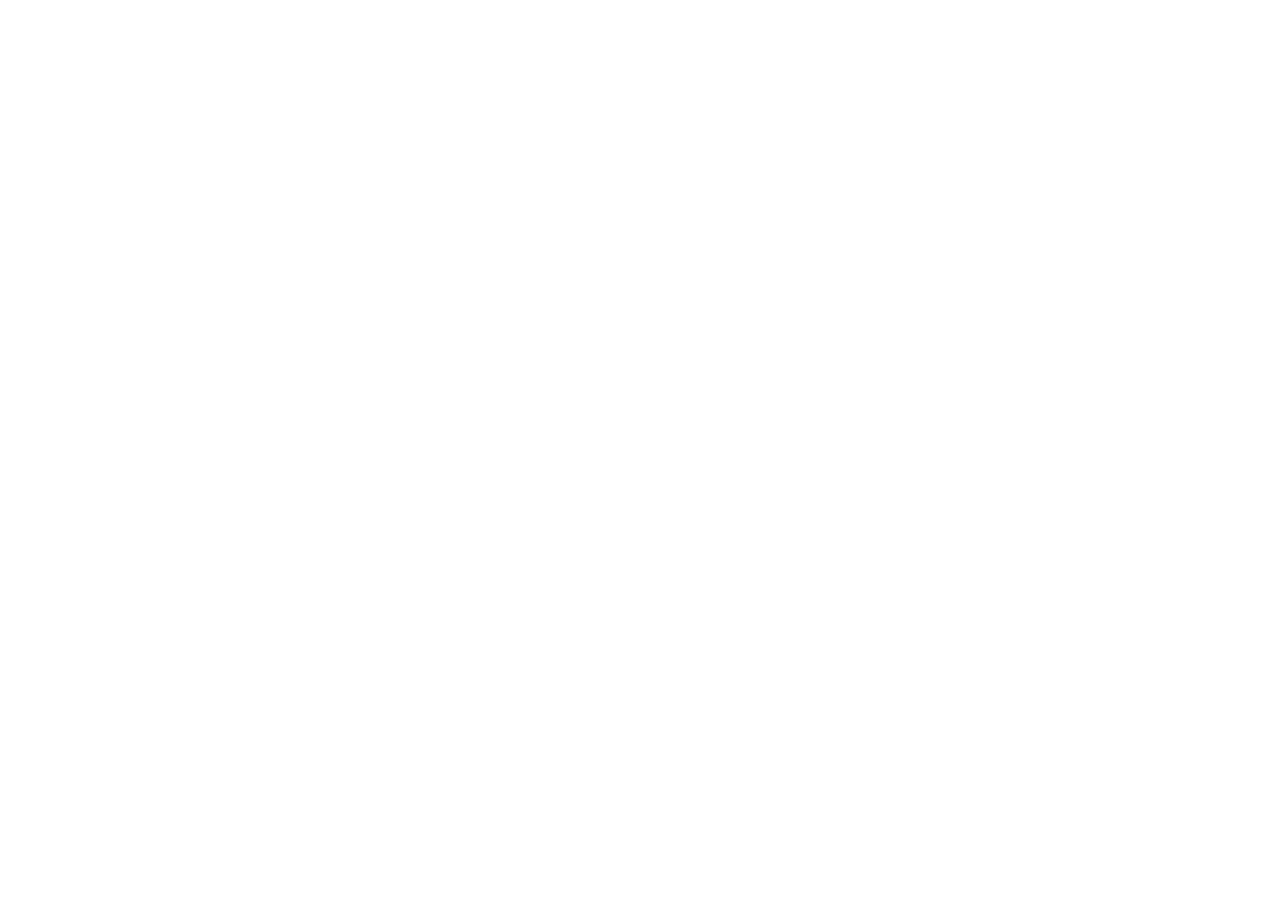
==== index.html @ 5cc4192f "first commit" ====
<!DOCTYPE html>
<html lang="en">
<head>
    <meta charset="UTF-8">
    <meta http-equiv="X-UA-Compatible" content="IE=edge">
    <meta name="viewport" content="width=device-width, initial-scale=1.0">
    <title>MailGenius</title>
    <link rel="stylesheet" href="css/style.css">
</head>
<body>
    
</body>
</html>
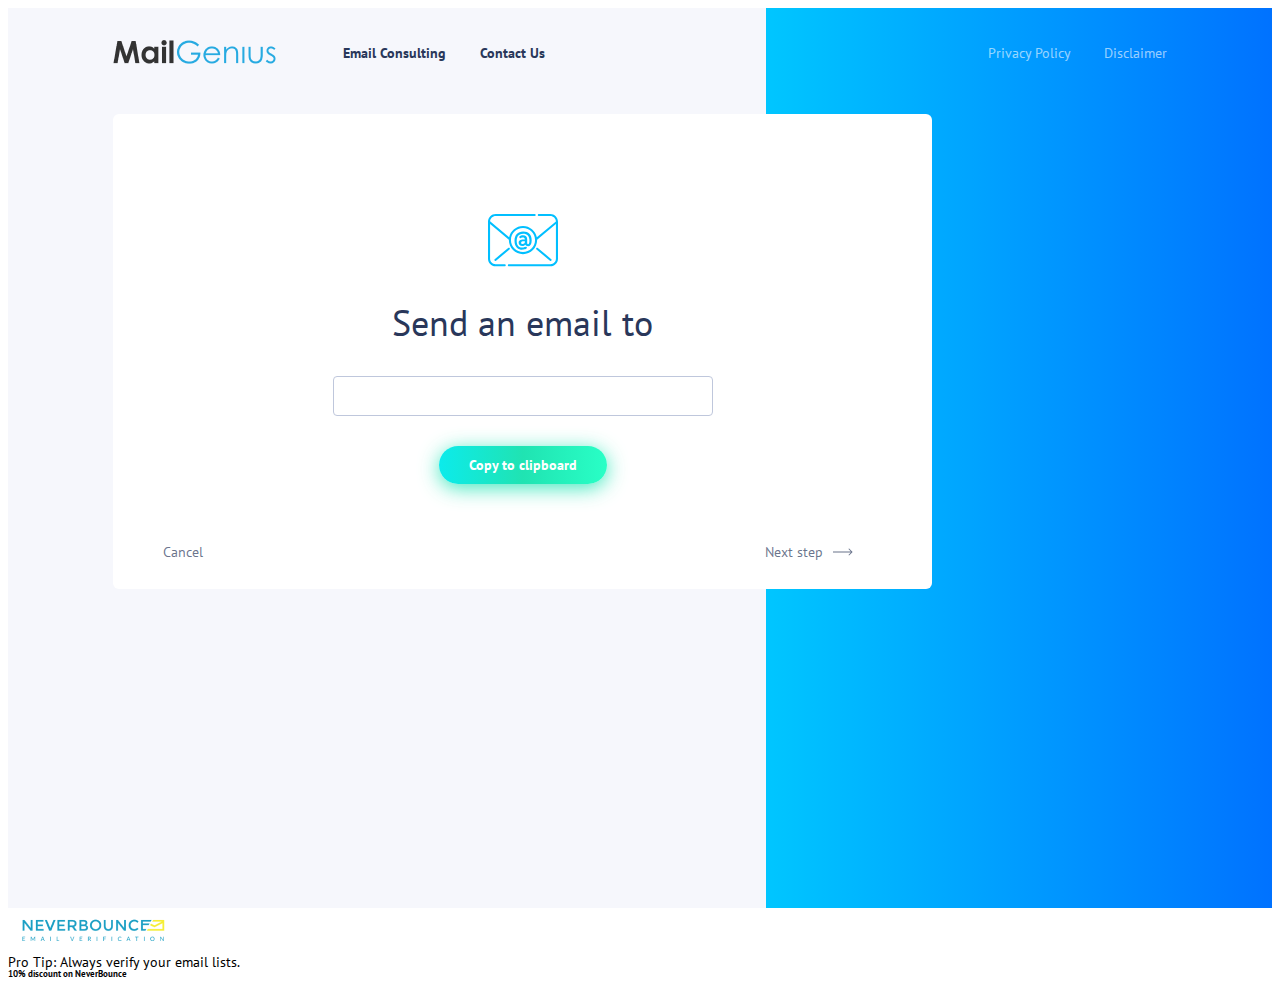
==== commit 75859627: "header, main" ====
--- a/index.html
+++ b/index.html
@@ -5,9 +5,60 @@
     <meta http-equiv="X-UA-Compatible" content="IE=edge">
     <meta name="viewport" content="width=device-width, initial-scale=1.0">
     <title>MailGenius</title>
+    <link href="https://fonts.googleapis.com/css2?family=PT+Sans:wght@400;700&display=swap" rel="stylesheet">
     <link rel="stylesheet" href="css/style.css">
 </head>
 <body>
-    
+    <header class="header">
+        <div class="container d-flex align-item-center">
+            <a href="#" class="logo">
+                <img src="img/MailGenius-no-avatar2 1.png" alt="logo">
+            </a>
+            <nav class="main-header-nav">
+                <a href="#">Email Consulting</a>
+                <a href="#">Contact Us</a>
+            </nav>
+            <nav class="info-header-nav">
+                <a href="#">Privacy Policy</a>
+                <a href="#">Disclaimer</a>
+            </nav>
+        </div>
+        <!-- /.container -->
+    </header>
+    <!-- /.header -->
+    <main class="main">
+        <section class="process-screen">
+            <div class="container d-flex">
+                <div class="process-screen-content d-flex flex-column">
+                    <div class="process-screen-body mx-auto my-auto">
+                    <form class="actoin-form d-flex flex-column align-item-center">
+                        <img src="img/email-icon.svg" alt="email" class="process-logo">
+                        <h3 class="process-title">Send an email to</h3>
+                        <input type="email" name="email" class="form-control"></input>
+                        <button type="submit" class="btn gradient-dtn">Copy to clipboard</button>
+                    </form>
+                    <!-- /.actoin-form -->                        
+                    </div>
+                    <div class="process-screen-footer d-flex align-item-center justify-content-between">
+                        <a href="#">Cancel</a>
+                        <a href="#" class="next-screen-link">Next step</a>
+                    </div>
+                </section>
+                <!-- /.process-screen-content -->
+            </div>
+            <!-- /.container -->
+        </div>
+        <!-- /.process-screen -->
+    </main>
+    <!-- /.main -->
+    <footer class="footer">
+        <div class="logo">
+            <img src="img/image 17.png" alt="">
+        </div>
+        <div class="info-block">
+            <p class="text">Pro Tip: Always verify your email lists.</p>
+            <h6 class="procent">10% discount on NeverBounce</h6>
+        </div>
+    </footer>
 </body>
 </html>--- a/css/style.css
+++ b/css/style.css
@@ -0,0 +1,210 @@
+*, *::before, *::after {
+box-sizing: border-box;
+}
+
+html {
+    font-size: 14px;
+}
+
+body {
+    font: 400 1rem/1 'PT Sans', sans-serif;
+}
+
+a {
+    text-decoration: none;
+    color: inherit;
+    outline: none;
+}
+
+ul {
+    padding: 0;
+    margin: 0;
+    list-style: none;
+}
+
+button {
+    border: none;
+    border-color: inherit;
+    cursor: pointer;
+    padding: 0;
+}
+
+input, textarea {
+    border: none;
+    outline: none;
+}
+
+textarea {
+    resize: vertical;
+}
+
+img {
+    max-width: 100%;
+}
+
+p, h1, h2, h3, h4, h5, h6 {
+    margin: 0;
+}
+
+.container {
+    max-width: 1084px;
+    margin: auto;
+    padding: 0 15px;
+}
+
+.d-flex {
+    display: flex;
+}
+
+.flex-column {
+    flex-direction: column;
+}
+
+.align-item-center {
+    align-items: center;
+}
+
+.justify-content-center {
+    justify-content: center;
+}
+
+.justify-content-between {
+    justify-content: space-between;
+}
+
+.ml-auto {
+    margin-left: auto;
+}
+
+.mr-auto {
+    margin-right: auto;
+}
+
+.mt-auto {
+    margin-top: auto;
+}
+
+.mb-auto {
+    margin-bottom: auto;
+}
+
+.mx-auto {
+    margin-left: auto;
+    margin-right: auto;
+}
+
+.my-auto {
+    margin-top: auto;
+    margin-bottom: auto;
+}
+
+.form-control {
+    border: 1px solid #BFC7DC;
+    border-radius: 4px;
+    height: 40px;
+    padding: 0 20px;
+    font-size: 1rem;
+    font-family: 'PT Sans', sans-serif;
+}
+
+.btn {
+    font-size: 1rem;
+    font-family: 'PT Sans', sans-serif;
+    font-weight: 700; 
+}
+
+.gradient-dtn {
+    min-width: 164px;
+    color: #fff;
+    padding: 10px 30px;
+    background: linear-gradient(
+        90deg, 
+        #0CEBEB 0%, 
+        #20E3B2 50%, 
+        #29FFC6 100%
+    );
+    box-shadow: 0px 4px 20px rgba(32, 228, 179, 0.85);
+    border-radius: 30px;
+
+
+}
+
+.header {
+    padding: 40px 0;
+    position: absolute;
+    left: 0;
+    top: 0;
+    width: 100%;
+}
+
+.main-header-nav {
+    color: #29375A;
+    font-weight: 700;
+    margin-left: 66px;
+}
+
+.main-header-nav a + a,
+.info-header-nav a + a {
+    margin-left: 30px;
+}
+
+.info-header-nav {
+    color: rgba(255, 255, 255, 0.6);
+    margin-left: auto;
+}
+
+.main {
+    height: 100vh;
+    background: linear-gradient(
+        to right, 
+        #F6F7FC 0%, 60%,
+        #00C6FF 0%, 
+        #0072FF 100%);
+    padding-top: 106px;
+}
+
+.process-screen-content {
+    width: 819px;
+    height: 475px;
+    background-color: #fff;
+    border-radius: 6px;
+    padding: 30px 50px;
+}
+
+.process-logo {
+    margin-bottom: 30px;
+    width: 70px;
+    /* margin: 30px auto; */
+
+}
+
+.process-title {
+    font-size: 2.57rem;
+    color: #29375A;
+    font-weight: 400;
+    margin-bottom: 35px;
+    /* text-align: center; */
+}
+
+
+.actoin-form .form-control {
+    width: 380px;
+    margin-bottom: 30px;
+}
+
+.process-screen-footer {
+    max-width: 690px;
+    color: #29375AB2;
+    font-weight: 400;
+
+}
+
+.next-screen-link::after {
+    content: "";
+    width: 20px;
+    height: 9px;
+    display: inline-block;
+    background: url(../img/Arrow\ 1.svg) no-repeat;
+    background-size: contain;
+    margin-left: 10px;
+}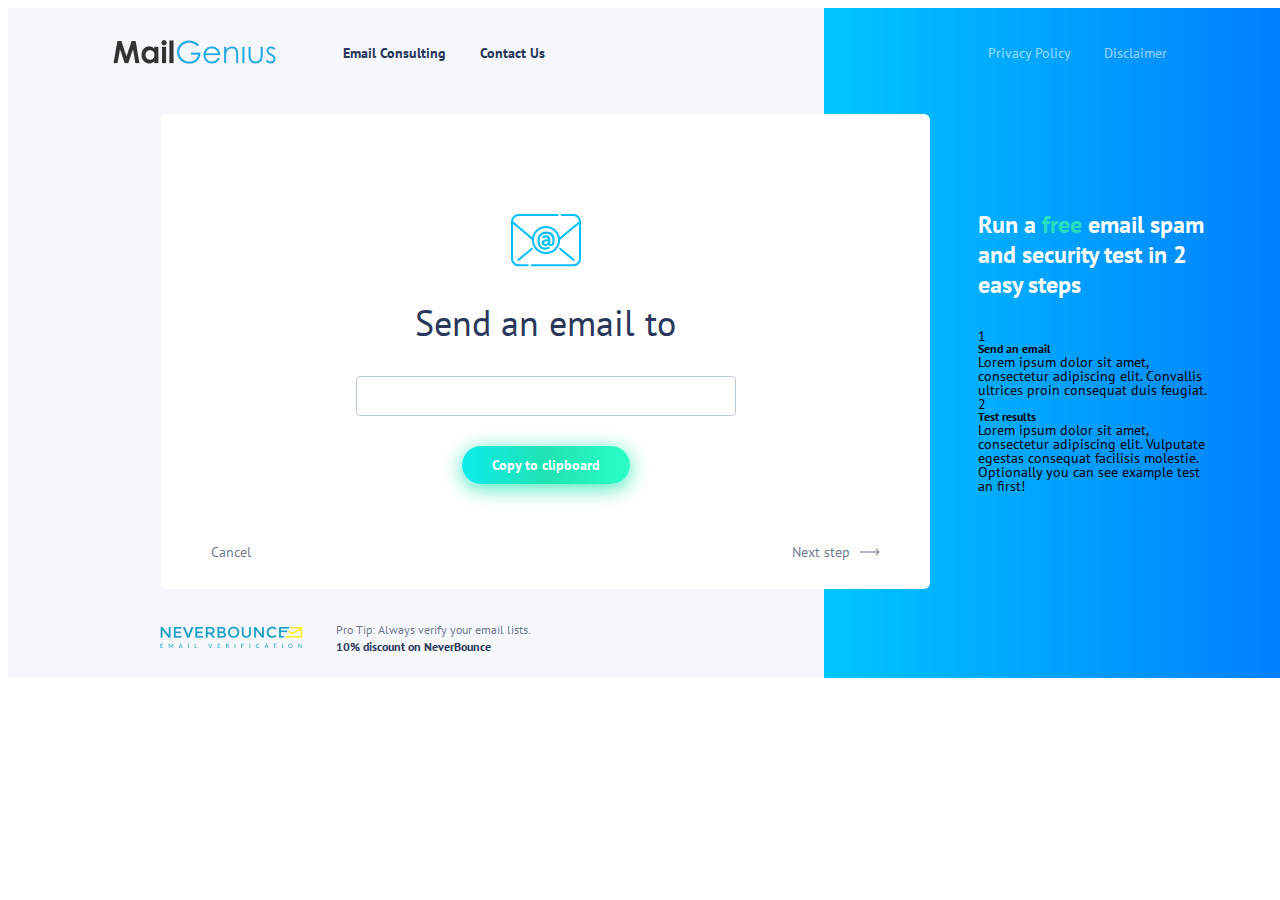
==== commit 3a16e6df: "process-steps" ====
--- a/index.html
+++ b/index.html
@@ -28,37 +28,62 @@
     <!-- /.header -->
     <main class="main">
         <section class="process-screen">
-            <div class="container d-flex">
+            <div class="container d-flex align-item-center">
                 <div class="process-screen-content d-flex flex-column">
                     <div class="process-screen-body mx-auto my-auto">
-                    <form class="actoin-form d-flex flex-column align-item-center">
-                        <img src="img/email-icon.svg" alt="email" class="process-logo">
-                        <h3 class="process-title">Send an email to</h3>
-                        <input type="email" name="email" class="form-control"></input>
-                        <button type="submit" class="btn gradient-dtn">Copy to clipboard</button>
-                    </form>
-                    <!-- /.actoin-form -->                        
+                        <form class="actoin-form d-flex flex-column align-item-center">
+                            <img src="img/email-icon.svg" alt="email" class="process-logo">
+                            <h3 class="process-title">Send an email to</h3>
+                            <input type="email" name="email" class="form-control"></input>
+                            <button type="submit" class="btn gradient-dtn">Copy to clipboard</button>
+                        </form>
+                        <!-- /.actoin-form -->                        
                     </div>
                     <div class="process-screen-footer d-flex align-item-center justify-content-between">
                         <a href="#">Cancel</a>
                         <a href="#" class="next-screen-link">Next step</a>
                     </div>
-                </section>
+                </div>
                 <!-- /.process-screen-content -->
+                <div class="process-steps">
+                    <h4 class="process-steps-title">
+                                Run a <span class="text-green">free</span> email spam and security test in 2 easy steps
+                    </h4>
+                    <ul class="process-steps-list">
+                        <li class="steps-list-item">
+                            <span class="list-item-num active">1</span>
+                            <h5 class="list-item-title">Send an email</h5>
+                            <p class="list-item-desc">Lorem ipsum dolor sit amet, consectetur adipiscing elit. Convallis ultrices proin consequat duis feugiat.</p>
+                        </li>
+                        <li class="steps-list-item">
+                            <span class="list-item-num">2</span>
+                            <h5 class="list-item-title">Test results</h5>
+                            <p class="list-item-desc">Lorem ipsum dolor sit amet, consectetur adipiscing elit. Vulputate egestas consequat facilisis molestie.</p>
+                        </li>
+                    </ul>
+                <div class="optional-text">
+                            Optionally you can see <span class="text green">example test</span> an  first!
+                </div>
             </div>
-            <!-- /.container -->
-        </div>
-        <!-- /.process-screen -->
+            <!-- /.process-steps -->   
+            </div>        
+        </section>
+    </div>
+    <!-- /.container -->
+</div>
+<!-- /.process-screen -->
+<footer class="footer d-flex align-item-center">
+<div class="logo">
+                <img src="img/image 17.png" alt="">
+            </div>
+            <div class="info-block">
+                <p class="info-block-text">Pro Tip: Always verify your email lists.</p>
+                <h5 class="info-block-procent">10% discount on NeverBounce</h5>
+            </div>
+        </footer>    
+        <!-- /.footer -->
     </main>
     <!-- /.main -->
-    <footer class="footer">
-        <div class="logo">
-            <img src="img/image 17.png" alt="">
-        </div>
-        <div class="info-block">
-            <p class="text">Pro Tip: Always verify your email lists.</p>
-            <h6 class="procent">10% discount on NeverBounce</h6>
-        </div>
-    </footer>
+
 </body>
 </html>--- a/css/style.css
+++ b/css/style.css
@@ -154,13 +154,19 @@
 }
 
 .main {
-    height: 100vh;
+    width: 1360px;
+    height: 670px;
     background: linear-gradient(
         to right, 
         #F6F7FC 0%, 60%,
         #00C6FF 0%, 
         #0072FF 100%);
     padding-top: 106px;
+    margin: auto;
+}
+
+.process-screen {
+    margin-bottom: 26px;
 }
 
 .process-screen-content {
@@ -183,9 +189,7 @@
     color: #29375A;
     font-weight: 400;
     margin-bottom: 35px;
-    /* text-align: center; */
-}
-
+}
 
 .actoin-form .form-control {
     width: 380px;
@@ -207,4 +211,46 @@
     background: url(../img/Arrow\ 1.svg) no-repeat;
     background-size: contain;
     margin-left: 10px;
+}
+
+.process-steps {
+    max-width: 237px;
+    margin-left: 48px;
+}
+
+.process-steps-title {
+    font-size: 1.7rem;
+    line-height: 1.25;
+    font-weight: 700;
+    color: #fff;
+    margin-bottom: 30px;
+}
+
+.text-green {
+    color: #27DEBF;
+}
+
+.footer {
+    max-width: 1084px;
+    margin: auto;
+    margin-bottom: 20px;
+}
+
+.info-block {
+    margin-left: 20px;
+}
+
+.info-block-text{
+    color: rgba(41, 55, 90, 0.7);
+    margin-bottom: 5px;
+}
+
+.info-block-text,
+.info-block-procent {
+   font-size: 0.85rem; 
+}
+
+.info-block-procent {
+    font-weight: 700;
+    color: #29375A;
 }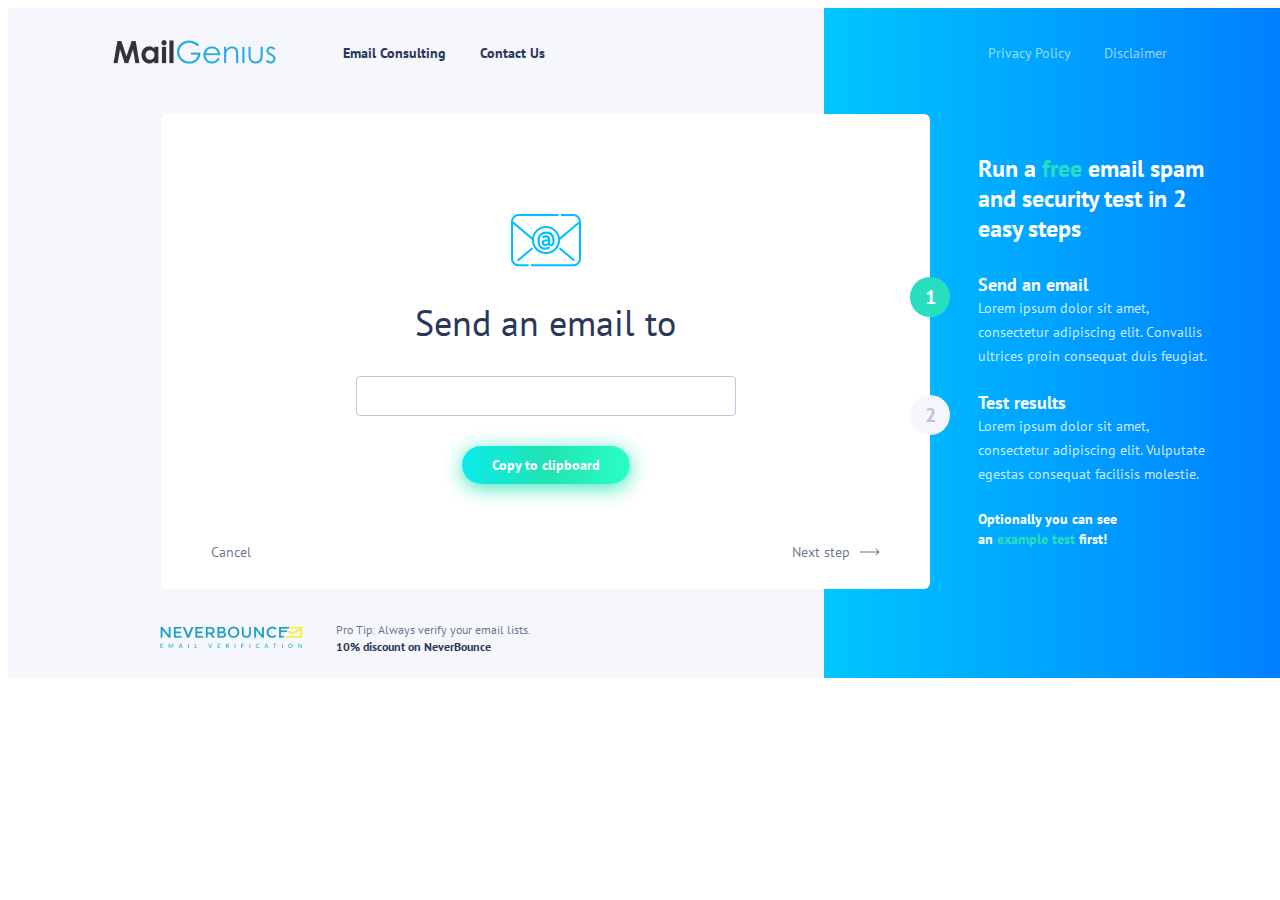
==== commit 12fffc19: "lit item num" ====
--- a/index.html
+++ b/index.html
@@ -62,7 +62,7 @@
                         </li>
                     </ul>
                 <div class="optional-text">
-                            Optionally you can see <span class="text green">example test</span> an  first!
+                            Optionally you can see an <span class="text-green">example test</span> first!
                 </div>
             </div>
             <!-- /.process-steps -->   
--- a/css/style.css
+++ b/css/style.css
@@ -230,6 +230,54 @@
     color: #27DEBF;
 }
 
+.process-steps-list {
+    color: #fff;
+}
+
+.steps-list-item {
+    position: relative;
+    margin-bottom: 22px;
+}
+
+.list-item-num {
+    position: absolute;
+    font-size: 20px;
+    font-weight: 700;
+    margin-left: -68px;
+    color: #BBC4DA;
+    background-color: #F6F7FC;;
+    width: 40px;
+    line-height: 40px;
+    border-radius: 50%;
+    cursor: pointer;
+    margin-top: 4px;
+    text-align: center;
+    
+}
+
+.active {
+    color: #fff;
+    background-color: #27DEBF;
+}
+
+.list-item-title {
+    font-size: 18px;
+    line-height: 1.333;
+    font-weight: 700;
+}
+
+.list-item-desc {
+    line-height: 1.71;
+    color: rgba(255, 255, 255, 0.8);
+}
+
+.optional-text {
+    color: #fff;
+    font-weight: 700;
+    line-height: 1.43;
+    max-width: 150px;
+}
+
 .footer {
     max-width: 1084px;
     margin: auto;
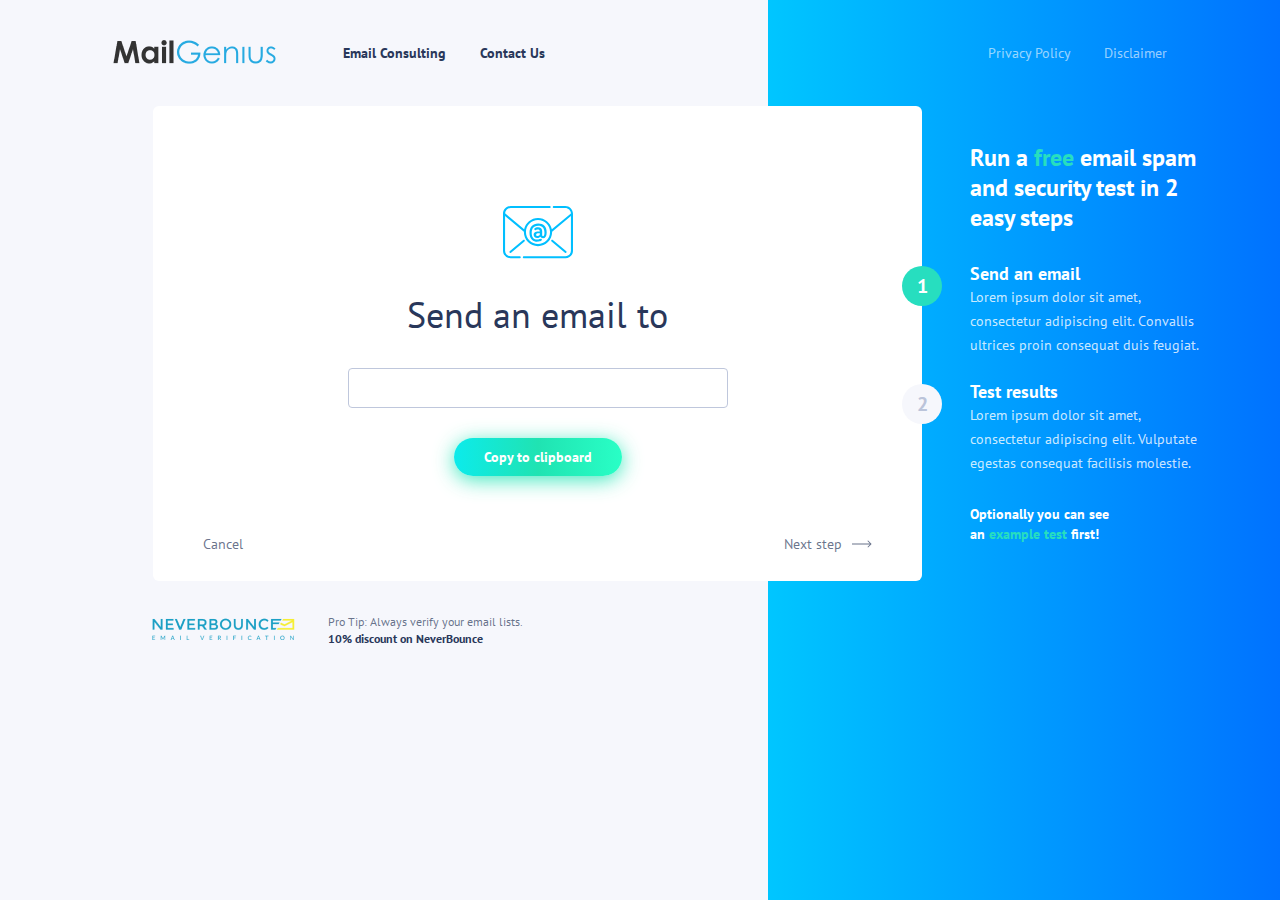
==== commit 8e94d11a: "gradient" ====
--- a/index.html
+++ b/index.html
@@ -8,7 +8,7 @@
     <link href="https://fonts.googleapis.com/css2?family=PT+Sans:wght@400;700&display=swap" rel="stylesheet">
     <link rel="stylesheet" href="css/style.css">
 </head>
-<body>
+<body class="gradient-bg">
     <header class="header">
         <div class="container d-flex align-item-center">
             <a href="#" class="logo">
@@ -61,29 +61,29 @@
                             <p class="list-item-desc">Lorem ipsum dolor sit amet, consectetur adipiscing elit. Vulputate egestas consequat facilisis molestie.</p>
                         </li>
                     </ul>
-                <div class="optional-text">
-                            Optionally you can see an <span class="text-green">example test</span> first!
+                    <div class="optional-text">
+                                Optionally you can see an <span class="text-green">example test</span> first!
+                    </div>
                 </div>
+                <!-- /.process-steps -->   
             </div>
-            <!-- /.process-steps -->   
-            </div>        
+            <!-- /.container -->        
         </section>
-    </div>
-    <!-- /.container -->
-</div>
-<!-- /.process-screen -->
-<footer class="footer d-flex align-item-center">
-<div class="logo">
-                <img src="img/image 17.png" alt="">
-            </div>
-            <div class="info-block">
-                <p class="info-block-text">Pro Tip: Always verify your email lists.</p>
-                <h5 class="info-block-procent">10% discount on NeverBounce</h5>
-            </div>
-        </footer>    
-        <!-- /.footer -->
+        <!-- /.process-screen -->
     </main>
-    <!-- /.main -->
+    <!-- /.main -->    
+
+    <footer class="footer d-flex align-item-center">
+        <div class="logo">
+            <img src="img/image 17.png" alt="">
+        </div>
+        <div class="info-block">
+            <p class="info-block-text">Pro Tip: Always verify your email lists.</p>
+            <h5 class="info-block-procent">10% discount on NeverBounce</h5>
+        </div>
+    </footer>    
+    <!-- /.footer -->
+
 
 </body>
 </html>--- a/css/style.css
+++ b/css/style.css
@@ -125,8 +125,6 @@
     );
     box-shadow: 0px 4px 20px rgba(32, 228, 179, 0.85);
     border-radius: 30px;
-
-
 }
 
 .header {
@@ -153,7 +151,7 @@
     margin-left: auto;
 }
 
-.main {
+.gradient-bg {
     width: 1360px;
     height: 670px;
     background: linear-gradient(
@@ -232,10 +230,14 @@
 
 .process-steps-list {
     color: #fff;
+    margin-bottom: 28px;
 }
 
 .steps-list-item {
     position: relative;
+}
+
+.steps-list-item:nth-child(1) {
     margin-bottom: 22px;
 }
 
@@ -249,10 +251,8 @@
     width: 40px;
     line-height: 40px;
     border-radius: 50%;
-    cursor: pointer;
     margin-top: 4px;
     text-align: center;
-    
 }
 
 .active {
